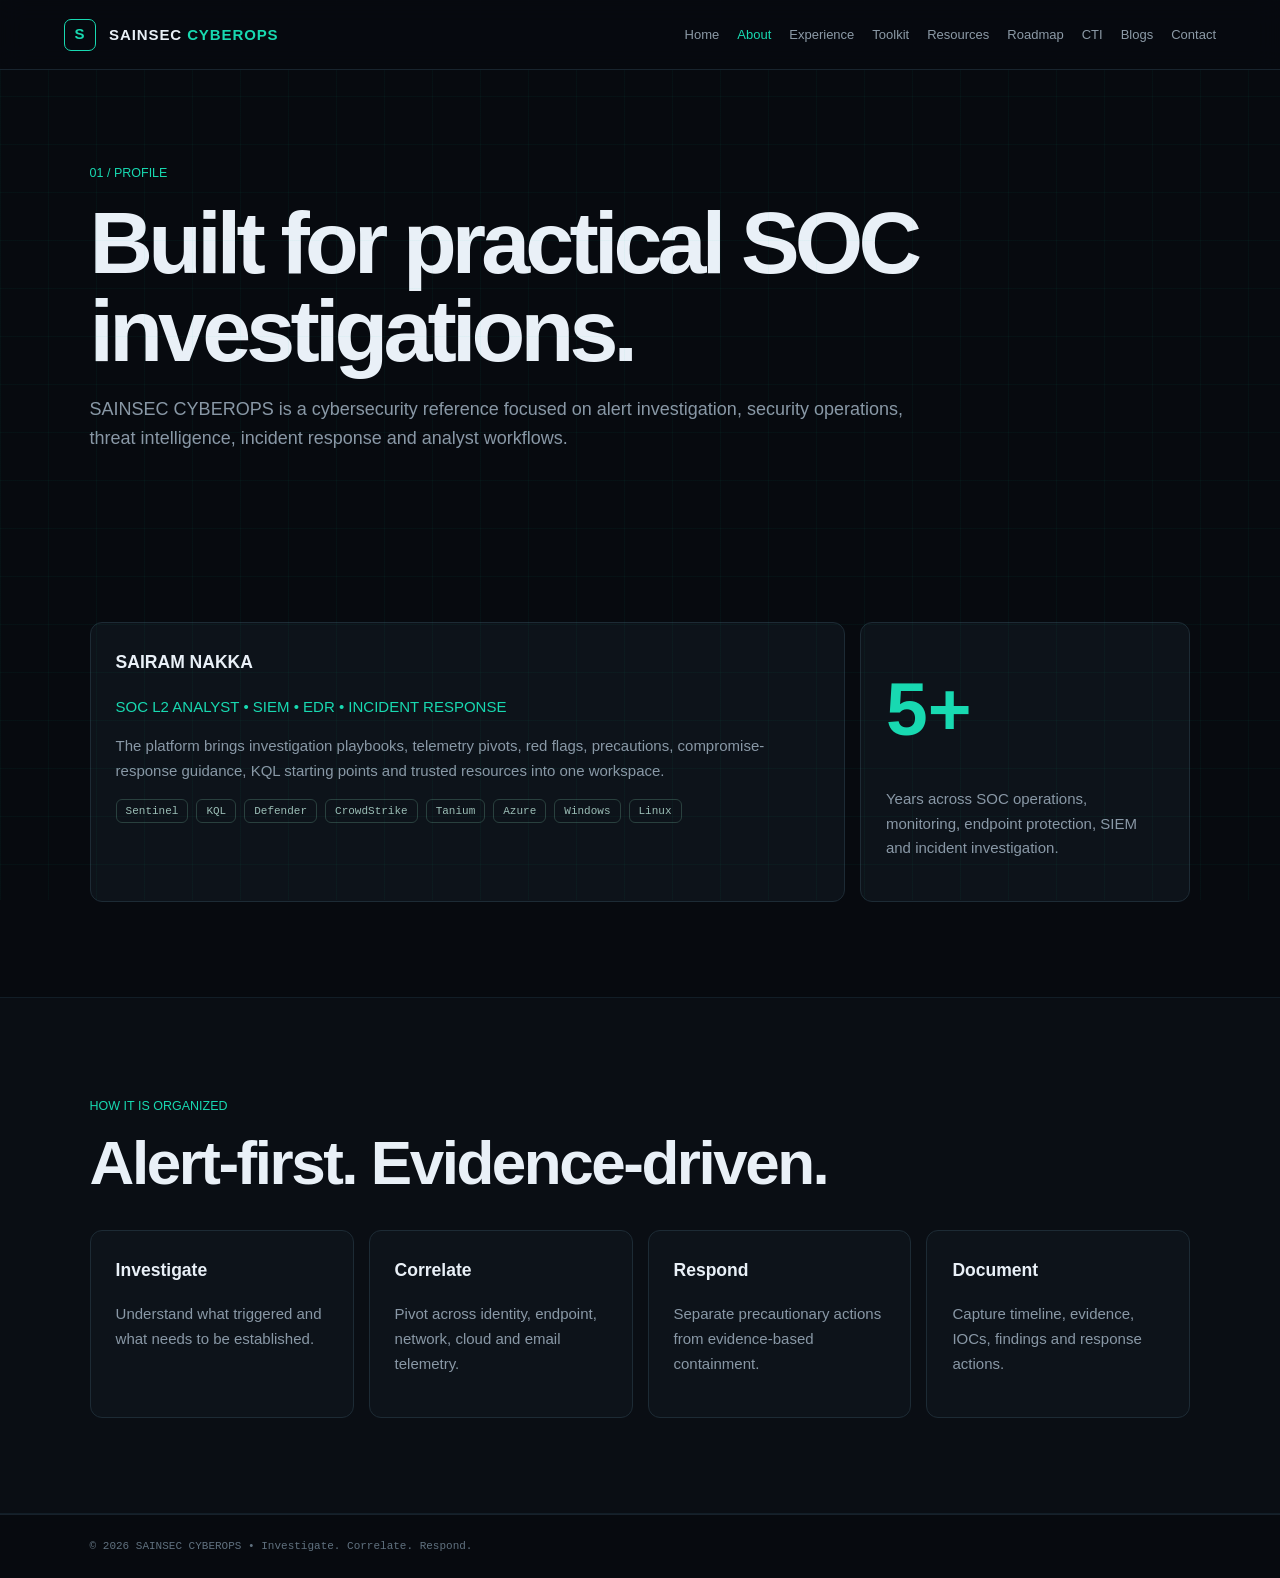
==== about.html @ 58accdcf "SAINSEC CYBEROPS to multi-page website" ====
<!doctype html><html lang="en"><head><meta charset="utf-8"><meta name="viewport" content="width=device-width,initial-scale=1"><title>About | SAINSEC CYBEROPS</title><meta name="description" content="About SAINSEC CYBEROPS and its practical SOC cybersecurity reference approach."><link rel="stylesheet" href="style.css"></head><body><header><a class="brand" href="index.html"><b>S</b> SAINSEC <span>CYBEROPS</span></a><nav><a class="" href="index.html">Home</a><a class="active" href="about.html">About</a><a class="" href="experience.html">Experience</a><a class="" href="toolkit.html">Toolkit</a><a class="" href="resources.html">Resources</a><a class="" href="roadmap.html">Roadmap</a><a class="" href="cti.html">CTI</a><a class="" href="blogs.html">Blogs</a><a class="" href="contact.html">Contact</a></nav><button id="menu">☰</button></header><main>
<section class="page-head"><small>01 / PROFILE</small><h1>Built for practical SOC investigations.</h1><p>SAINSEC CYBEROPS is a cybersecurity reference focused on alert investigation, security operations, threat intelligence, incident response and analyst workflows.</p></section>
<section><div class="cards two"><article><h3>SAIRAM NAKKA</h3><p class="green">SOC L2 ANALYST • SIEM • EDR • INCIDENT RESPONSE</p><p>The platform brings investigation playbooks, telemetry pivots, red flags, precautions, compromise-response guidance, KQL starting points and trusted resources into one workspace.</p><div class="chips"><span>Sentinel</span><span>KQL</span><span>Defender</span><span>CrowdStrike</span><span>Tanium</span><span>Azure</span><span>Windows</span><span>Linux</span></div></article><article><strong class="big">5+</strong><p>Years across SOC operations, monitoring, endpoint protection, SIEM and incident investigation.</p></article></div></section>
<section class="dark"><small>HOW IT IS ORGANIZED</small><h2>Alert-first. Evidence-driven.</h2><div class="cards four"><article><h3>Investigate</h3><p>Understand what triggered and what needs to be established.</p></article><article><h3>Correlate</h3><p>Pivot across identity, endpoint, network, cloud and email telemetry.</p></article><article><h3>Respond</h3><p>Separate precautionary actions from evidence-based containment.</p></article><article><h3>Document</h3><p>Capture timeline, evidence, IOCs, findings and response actions.</p></article></div></section></main><footer>© 2026 SAINSEC CYBEROPS • Investigate. Correlate. Respond.</footer><script src="app.js"></script></body></html>
---- style.css ----
*{box-sizing:border-box}html{scroll-behavior:smooth}body{margin:0;background:#070a0f;color:#e9f0f7;font:15px/1.65 Inter,Arial,sans-serif}body:before{content:"";position:fixed;inset:0;pointer-events:none;background:linear-gradient(#12d9b10a 1px,transparent 1px),linear-gradient(90deg,#12d9b10a 1px,transparent 1px);background-size:48px 48px}a{color:inherit;text-decoration:none}header{position:sticky;top:0;z-index:5;height:70px;display:flex;align-items:center;justify-content:space-between;padding:0 5vw;background:#070a0fee;backdrop-filter:blur(12px);border-bottom:1px solid #18242e}.brand{font-weight:800;letter-spacing:.06em}.brand b{display:inline-grid;place-items:center;width:32px;height:32px;border:1px solid #18d9b1;color:#18d9b1;border-radius:7px;margin-right:8px}.brand span,small,.green{color:#18d9b1}nav{display:flex;gap:18px;color:#8c9aa7;font-size:13px}nav a:hover{color:#18d9b1}#menu{display:none;background:none;border:0;color:#18d9b1;font-size:24px}.hero,section{max-width:1450px;margin:auto;padding:95px 7vw}.hero{min-height:calc(100vh - 70px);display:grid;grid-template-columns:1.05fr .95fr;align-items:center;gap:7vw}.hero h1{font-size:clamp(55px,8vw,100px);line-height:.95;letter-spacing:-.06em;margin:18px 0}.hero em{color:#18d9b1;font-style:normal}.hero p{max-width:680px;color:#95a3b0;font-size:18px}.btn{display:inline-block;margin-top:18px;background:#18d9b1;color:#03110d;padding:13px 19px;border-radius:8px;font-weight:800}.terminal,article{background:#0d131a;border:1px solid #1d2b35;border-radius:12px}.terminal{padding:18px;box-shadow:0 25px 70px #0007}.terminal pre{white-space:pre-wrap;font:13px/2 "JetBrains Mono",monospace;color:#a9b8c3;padding:18px 5px}.terminal div{color:#657684;font-size:12px}.dark{max-width:none;background:#0a0e14;border-top:1px solid #121e27;border-bottom:1px solid #121e27}h2{font-size:clamp(38px,5vw,62px);line-height:1.05;letter-spacing:-.04em;margin:12px 0 35px}h3{margin-top:0}.cards{display:grid;gap:15px}.cards.two{grid-template-columns:1.6fr .7fr}.cards.three{grid-template-columns:repeat(3,1fr)}.cards.four{grid-template-columns:repeat(4,1fr)}article{padding:25px}.muted,p{color:#8998a6}.chips{display:flex;flex-wrap:wrap;gap:8px}.chips span{border:1px solid #29403e;border-radius:6px;padding:5px 9px;font:11px monospace;color:#9bbeb6}.big{font-size:75px;color:#18d9b1}.timeline{border-left:1px solid #273640}.timeline article{border:0;background:none;border-radius:0;display:grid;grid-template-columns:190px 1fr;padding:5px 0 35px 30px}.timeline article>b{color:#18d9b1;font:12px monospace}.toolbar{display:flex;gap:15px;margin:25px 0}.toolbar input{flex:1;background:#0b1117;border:1px solid #263640;color:#fff;padding:14px;border-radius:8px;outline:0}.toolbar input:focus{border-color:#18d9b1}.toolbar span{font:11px monospace;color:#738391;align-self:center}#toolkitGrid{display:grid;grid-template-columns:repeat(2,1fr);gap:12px}.category{border:1px solid #1b2a34;border-radius:10px;background:#0b1016;overflow:hidden}.cat-head,.alert button{width:100%;background:none;border:0;color:#e9f0f7;text-align:left;cursor:pointer}.cat-head{padding:18px;display:flex;justify-content:space-between;font-weight:700}.cat-head small{font-size:10px}.alerts{display:none;border-top:1px solid #1b2a34}.category.open .alerts{display:block}.alert{border:0;border-radius:0;border-bottom:1px solid #18252e}.alert button{padding:14px 18px;color:#b9c6d0;display:flex;justify-content:space-between}.alert button:hover{color:#18d9b1}.detail{display:none;padding:0 18px 20px}.alert.active .detail{display:block}.row{margin:11px 0}.row b{display:block;color:#18d9b1;font:10px monospace;text-transform:uppercase;margin-bottom:3px}.flag{color:#ff8a8a}.action{color:#9fe6bb}.links{display:flex;flex-wrap:wrap;gap:6px}.links a{font:10px monospace;color:#bcece0;border:1px solid #285046;padding:4px 7px;border-radius:5px}.contact{display:flex;justify-content:space-between;gap:30px}footer{padding:25px 7vw;color:#60717f;font:11px monospace;border-top:1px solid #17212b}@media(max-width:900px){nav{display:none}#menu{display:block}header:has(+main){}body.mobile nav{display:flex;position:absolute;top:70px;left:0;right:0;background:#070a0f;flex-direction:column;padding:20px 7vw}.hero,.cards.two{grid-template-columns:1fr}#toolkitGrid{grid-template-columns:1fr}.cards.three,.cards.four{grid-template-columns:1fr 1fr}.contact{display:block}.timeline article{grid-template-columns:1fr;gap:3px}}@media(max-width:600px){.hero,section{padding:70px 5vw}.cards.three,.cards.four{grid-template-columns:1fr}.hero h1{font-size:55px}}
.stack-grid{display:grid;grid-template-columns:repeat(4,1fr);gap:13px}.stack-grid>div{padding:21px;background:#0d131a;border:1px solid #1d2b35;border-radius:10px}.stack-grid b{color:#18d9b1;font-size:14px}.stack-grid p{font-size:12px;margin-bottom:0}.query{display:block;background:#080d12;border:1px solid #1e343b;border-radius:6px;padding:10px;color:#b7d9d0;font:11px/1.6 "JetBrains Mono",monospace;white-space:pre-wrap}@media(max-width:1100px){.stack-grid{grid-template-columns:repeat(2,1fr)}}@media(max-width:600px){.stack-grid{grid-template-columns:1fr}}

.methodology{display:grid;grid-template-columns:repeat(5,1fr);gap:8px;margin:0 0 24px}
.methodology>div{background:#0a1016;border:1px solid #1b2a34;border-radius:8px;padding:13px}
.methodology b{display:block;color:#18d9b1;font:11px "JetBrains Mono"}
.methodology span{display:block;font-weight:700;font-size:13px}
.methodology small{color:#71818e;font-size:10px}
#severity{background:#0b1117;border:1px solid #263640;color:#cbd6de;padding:13px 12px;border-radius:8px;outline:0}
.copyrow{display:flex;justify-content:flex-end;margin-top:7px}
.copy-kql{background:#12201f;border:1px solid #285046;color:#bcece0;padding:5px 8px;border-radius:5px;font:10px "JetBrains Mono";cursor:pointer}
.copy-kql:hover{border-color:#18d9b1;color:#18d9b1}
.query-note{display:block;color:#637482;margin-top:7px}
@media(max-width:900px){.methodology{grid-template-columns:1fr 1fr}.toolbar{flex-wrap:wrap}.toolbar input{min-width:100%}}
@media(max-width:600px){.methodology{grid-template-columns:1fr}.toolbar{display:block}.toolbar>*{width:100%;margin:0 0 8px}}
/* ===== RESOURCE REFERENCE CARDS ===== */
#resourcesGrid{display:grid;gap:12px}.resource-category{border:1px solid #1b2a34;border-radius:10px;background:#0b1016;overflow:hidden}.resource-cat-head{width:100%;background:none;border:0;color:#e9f0f7;text-align:left;cursor:pointer;padding:18px;display:flex;justify-content:space-between;align-items:center;gap:20px}.resource-cat-head:hover{background:#0e151c}.resource-cat-head span:first-child{display:flex;flex-direction:column;gap:3px}.resource-cat-head small{font:10px "JetBrains Mono",monospace;color:#18d9b1}.resource-cat-head strong{font-size:18px}.resource-count{font:10px "JetBrains Mono",monospace;color:#738391;white-space:nowrap}.resource-desc{display:none;padding:0 18px 16px;color:#8998a6;font-size:13px;border-bottom:1px solid #1b2a34}.resource-items{display:none;padding:12px;gap:10px}.resource-category.open .resource-desc{display:block}.resource-category.open .resource-items{display:grid;grid-template-columns:repeat(2,1fr)}.resource-card{padding:17px;border:1px solid #1d2b35;background:#0d131a;border-radius:10px}.resource-card h3{font-size:15px;margin:0}.resource-top{display:flex;align-items:center;justify-content:space-between;gap:10px}.resource-link{font:10px "JetBrains Mono",monospace;color:#18d9b1;border:1px solid #285046;padding:5px 8px;border-radius:5px;white-space:nowrap}.resource-link:hover{border-color:#18d9b1;background:#12201f}.resource-card ul{margin:12px 0 0;padding-left:18px}.resource-card li{color:#8998a6;font-size:12px;line-height:1.65;margin:5px 0}.resource-card li b{color:#18d9b1;font:10px "JetBrains Mono",monospace;text-transform:uppercase}@media(max-width:900px){.resource-category.open .resource-items{grid-template-columns:1fr}}@media(max-width:600px){.resource-cat-head{align-items:flex-start}.resource-count{font-size:9px}.resource-card{padding:14px}}
/* ===== MULTI-PAGE NAVIGATION ===== */
nav a.active{color:#18d9b1}
.page-head{max-width:1450px;padding-top:90px;padding-bottom:55px}
.page-head h1{font-size:clamp(48px,7vw,88px);line-height:1;letter-spacing:-.055em;max-width:1000px;margin:14px 0 20px}
.page-head>p{max-width:850px;font-size:18px}
.page-hero{padding-top:70px}
.home-links{padding-top:40px}
.article-link{display:block}
.article-link article{height:100%;transition:transform .18s,border-color .18s}
.article-link:hover article{transform:translateY(-3px);border-color:#18d9b1}
.resources-page-grid{display:grid;gap:12px}
@media(max-width:900px){.page-head{padding-top:70px}.page-hero{padding-top:60px}}
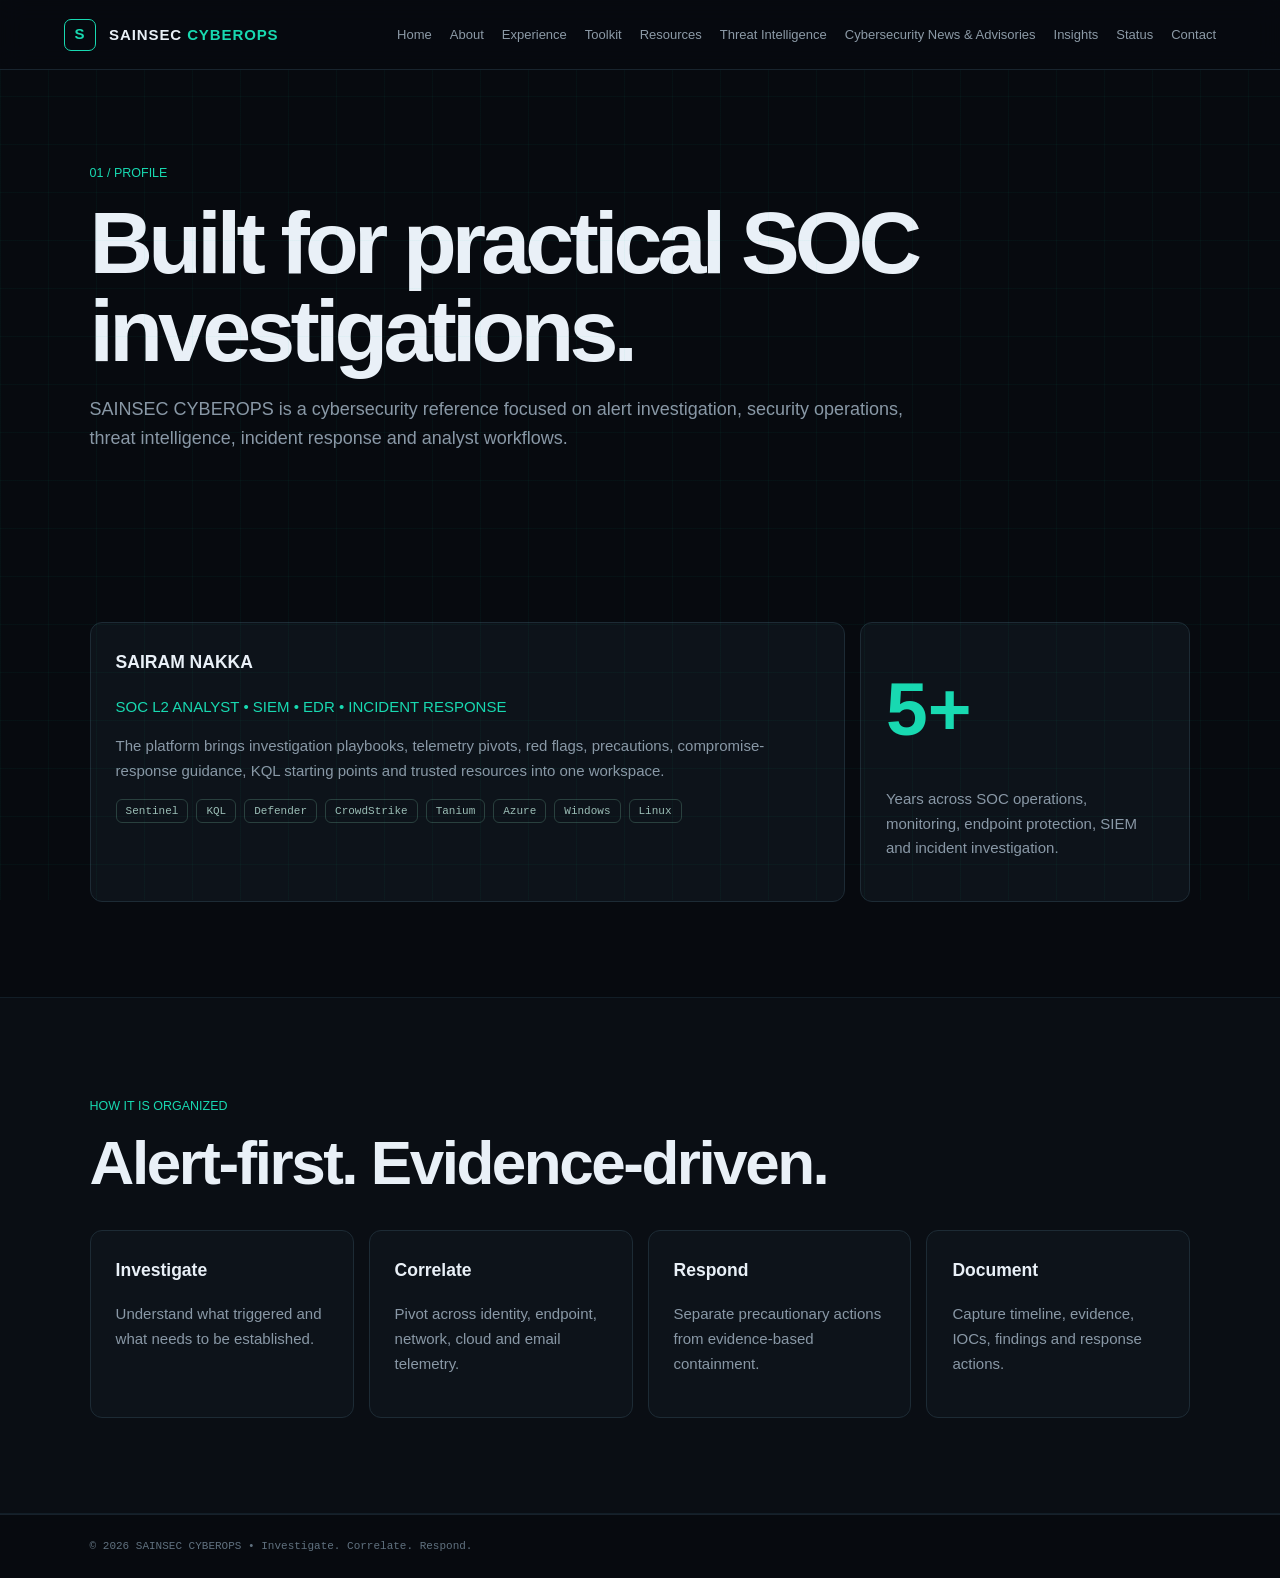
==== commit 741c3ecd: "Update SAINSEC CyberOps website" ====
--- a/about.html
+++ b/about.html
@@ -1,4 +1,4 @@
-<!doctype html><html lang="en"><head><meta charset="utf-8"><meta name="viewport" content="width=device-width,initial-scale=1"><title>About | SAINSEC CYBEROPS</title><meta name="description" content="About SAINSEC CYBEROPS and its practical SOC cybersecurity reference approach."><link rel="stylesheet" href="style.css"></head><body><header><a class="brand" href="index.html"><b>S</b> SAINSEC <span>CYBEROPS</span></a><nav><a class="" href="index.html">Home</a><a class="active" href="about.html">About</a><a class="" href="experience.html">Experience</a><a class="" href="toolkit.html">Toolkit</a><a class="" href="resources.html">Resources</a><a class="" href="roadmap.html">Roadmap</a><a class="" href="cti.html">CTI</a><a class="" href="blogs.html">Blogs</a><a class="" href="contact.html">Contact</a></nav><button id="menu">☰</button></header><main>
+<!doctype html><html lang="en"><head><meta charset="utf-8"><meta name="viewport" content="width=device-width,initial-scale=1"><title>About | SAINSEC CYBEROPS</title><meta name="description" content="About SAINSEC CYBEROPS and its practical SOC cybersecurity reference approach."><meta name="robots" content="index, follow"><link rel="canonical" href="https://sainseccyberops.in/about/"><meta property="og:title" content="About | SAINSEC CYBEROPS"><meta property="og:description" content="SAINSEC CYBEROPS — SOC alert investigation and cybersecurity reference."><meta property="og:type" content="website"><meta property="og:url" content="https://sainseccyberops.in/about/"><meta name="twitter:card" content="summary"><meta name="twitter:title" content="About | SAINSEC CYBEROPS"><meta name="twitter:description" content="SOC alert investigation and cybersecurity reference."><link rel="stylesheet" href="/style.css"></head><body><header><a class="brand" href="/"><b>S</b> SAINSEC <span>CYBEROPS</span></a><nav><a href="/">Home</a><a href="/about/">About</a><a href="/experience/">Experience</a><a href="/toolkit/">Toolkit</a><a href="/resources/">Resources</a><a href="/threat-intelligence/">Threat Intelligence</a><a href="/news/">Cybersecurity News &amp; Advisories</a><a href="/insights/">Insights</a><a href="/status/">Status</a><a href="/contact/">Contact</a></nav><button id="menu">☰</button></header><main>
 <section class="page-head"><small>01 / PROFILE</small><h1>Built for practical SOC investigations.</h1><p>SAINSEC CYBEROPS is a cybersecurity reference focused on alert investigation, security operations, threat intelligence, incident response and analyst workflows.</p></section>
 <section><div class="cards two"><article><h3>SAIRAM NAKKA</h3><p class="green">SOC L2 ANALYST • SIEM • EDR • INCIDENT RESPONSE</p><p>The platform brings investigation playbooks, telemetry pivots, red flags, precautions, compromise-response guidance, KQL starting points and trusted resources into one workspace.</p><div class="chips"><span>Sentinel</span><span>KQL</span><span>Defender</span><span>CrowdStrike</span><span>Tanium</span><span>Azure</span><span>Windows</span><span>Linux</span></div></article><article><strong class="big">5+</strong><p>Years across SOC operations, monitoring, endpoint protection, SIEM and incident investigation.</p></article></div></section>
-<section class="dark"><small>HOW IT IS ORGANIZED</small><h2>Alert-first. Evidence-driven.</h2><div class="cards four"><article><h3>Investigate</h3><p>Understand what triggered and what needs to be established.</p></article><article><h3>Correlate</h3><p>Pivot across identity, endpoint, network, cloud and email telemetry.</p></article><article><h3>Respond</h3><p>Separate precautionary actions from evidence-based containment.</p></article><article><h3>Document</h3><p>Capture timeline, evidence, IOCs, findings and response actions.</p></article></div></section></main><footer>© 2026 SAINSEC CYBEROPS • Investigate. Correlate. Respond.</footer><script src="app.js"></script></body></html>+<section class="dark"><small>HOW IT IS ORGANIZED</small><h2>Alert-first. Evidence-driven.</h2><div class="cards four"><article><h3>Investigate</h3><p>Understand what triggered and what needs to be established.</p></article><article><h3>Correlate</h3><p>Pivot across identity, endpoint, network, cloud and email telemetry.</p></article><article><h3>Respond</h3><p>Separate precautionary actions from evidence-based containment.</p></article><article><h3>Document</h3><p>Capture timeline, evidence, IOCs, findings and response actions.</p></article></div></section></main><footer>© 2026 SAINSEC CYBEROPS • Investigate. Correlate. Respond.</footer><script src="/app.js"></script></body></html>
--- a/style.css
+++ b/style.css
@@ -27,3 +27,8 @@
 .article-link:hover article{transform:translateY(-3px);border-color:#18d9b1}
 .resources-page-grid{display:grid;gap:12px}
 @media(max-width:900px){.page-head{padding-top:70px}.page-hero{padding-top:60px}}
+
+/* ===== SAINSEC INFORMATION ARCHITECTURE ===== */
+.news-filters{max-width:1100px}.news-filters span{cursor:default}.resource-category.open .resource-items{grid-template-columns:repeat(2,1fr)}
+@media(max-width:1180px){nav{gap:10px;font-size:11px}.brand{font-size:13px}}
+@media(max-width:900px){.resource-category.open .resource-items{grid-template-columns:1fr}.news-filters{gap:6px}}
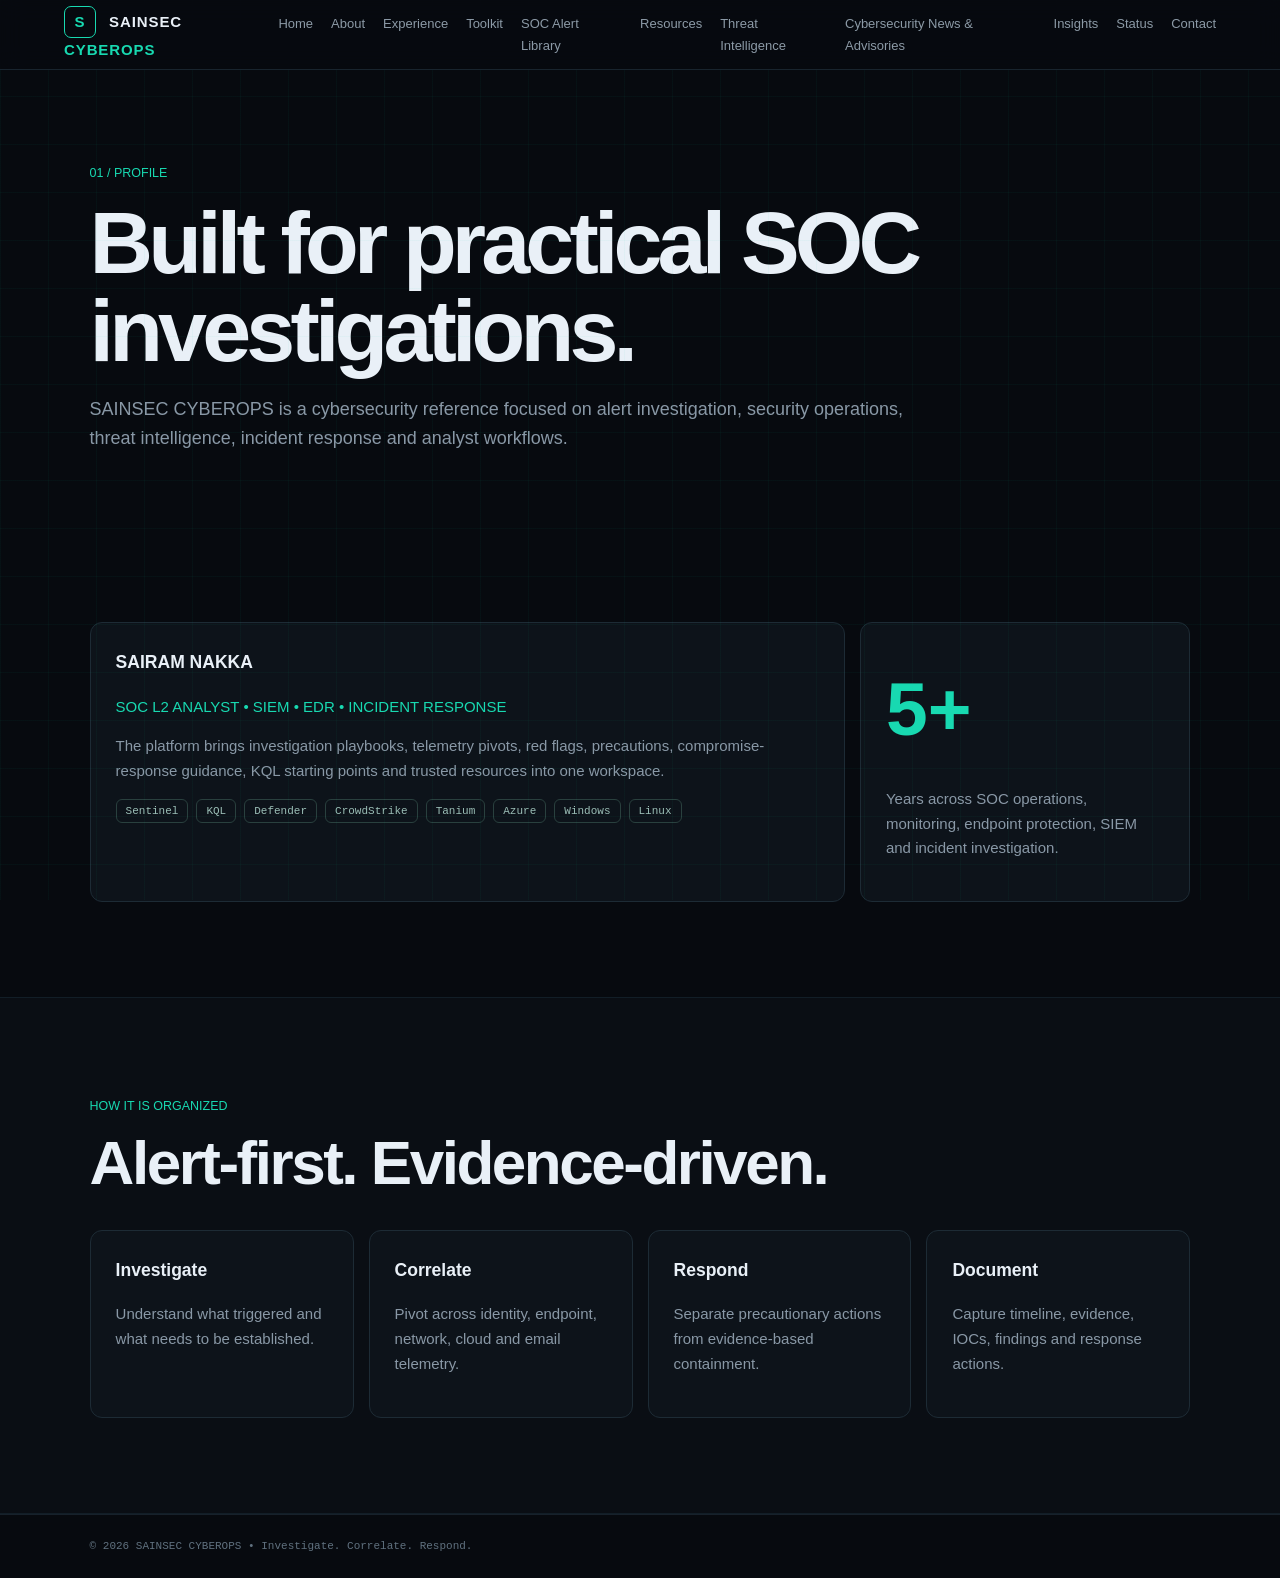
==== commit 173f521f: "Add files via upload" ====
--- a/about.html
+++ b/about.html
@@ -1,4 +1,4 @@
-<!doctype html><html lang="en"><head><meta charset="utf-8"><meta name="viewport" content="width=device-width,initial-scale=1"><title>About | SAINSEC CYBEROPS</title><meta name="description" content="About SAINSEC CYBEROPS and its practical SOC cybersecurity reference approach."><meta name="robots" content="index, follow"><link rel="canonical" href="https://sainseccyberops.in/about/"><meta property="og:title" content="About | SAINSEC CYBEROPS"><meta property="og:description" content="SAINSEC CYBEROPS — SOC alert investigation and cybersecurity reference."><meta property="og:type" content="website"><meta property="og:url" content="https://sainseccyberops.in/about/"><meta name="twitter:card" content="summary"><meta name="twitter:title" content="About | SAINSEC CYBEROPS"><meta name="twitter:description" content="SOC alert investigation and cybersecurity reference."><link rel="stylesheet" href="/style.css"></head><body><header><a class="brand" href="/"><b>S</b> SAINSEC <span>CYBEROPS</span></a><nav><a href="/">Home</a><a href="/about/">About</a><a href="/experience/">Experience</a><a href="/toolkit/">Toolkit</a><a href="/resources/">Resources</a><a href="/threat-intelligence/">Threat Intelligence</a><a href="/news/">Cybersecurity News &amp; Advisories</a><a href="/insights/">Insights</a><a href="/status/">Status</a><a href="/contact/">Contact</a></nav><button id="menu">☰</button></header><main>
+<!doctype html><html lang="en"><head><meta charset="utf-8"><meta name="viewport" content="width=device-width,initial-scale=1"><title>About | SAINSEC CYBEROPS</title><meta name="description" content="About SAINSEC CYBEROPS and its practical SOC cybersecurity reference approach."><meta name="robots" content="index, follow"><link rel="canonical" href="https://sainseccyberops.in/about/"><meta property="og:title" content="About | SAINSEC CYBEROPS"><meta property="og:description" content="SAINSEC CYBEROPS — SOC alert investigation and cybersecurity reference."><meta property="og:type" content="website"><meta property="og:url" content="https://sainseccyberops.in/about/"><meta name="twitter:card" content="summary"><meta name="twitter:title" content="About | SAINSEC CYBEROPS"><meta name="twitter:description" content="SOC alert investigation and cybersecurity reference."><link rel="stylesheet" href="/style.css"></head><body><header><a class="brand" href="/"><b>S</b> SAINSEC <span>CYBEROPS</span></a><nav><a href="/">Home</a><a href="/about/">About</a><a href="/experience/">Experience</a><a href="/toolkit/">Toolkit</a><a href="/alerts/">SOC Alert Library</a><a href="/resources/">Resources</a><a href="/threat-intelligence/">Threat Intelligence</a><a href="/news/">Cybersecurity News &amp; Advisories</a><a href="/insights/">Insights</a><a href="/status/">Status</a><a href="/contact/">Contact</a></nav><button id="menu">☰</button></header><main>
 <section class="page-head"><small>01 / PROFILE</small><h1>Built for practical SOC investigations.</h1><p>SAINSEC CYBEROPS is a cybersecurity reference focused on alert investigation, security operations, threat intelligence, incident response and analyst workflows.</p></section>
 <section><div class="cards two"><article><h3>SAIRAM NAKKA</h3><p class="green">SOC L2 ANALYST • SIEM • EDR • INCIDENT RESPONSE</p><p>The platform brings investigation playbooks, telemetry pivots, red flags, precautions, compromise-response guidance, KQL starting points and trusted resources into one workspace.</p><div class="chips"><span>Sentinel</span><span>KQL</span><span>Defender</span><span>CrowdStrike</span><span>Tanium</span><span>Azure</span><span>Windows</span><span>Linux</span></div></article><article><strong class="big">5+</strong><p>Years across SOC operations, monitoring, endpoint protection, SIEM and incident investigation.</p></article></div></section>
 <section class="dark"><small>HOW IT IS ORGANIZED</small><h2>Alert-first. Evidence-driven.</h2><div class="cards four"><article><h3>Investigate</h3><p>Understand what triggered and what needs to be established.</p></article><article><h3>Correlate</h3><p>Pivot across identity, endpoint, network, cloud and email telemetry.</p></article><article><h3>Respond</h3><p>Separate precautionary actions from evidence-based containment.</p></article><article><h3>Document</h3><p>Capture timeline, evidence, IOCs, findings and response actions.</p></article></div></section></main><footer>© 2026 SAINSEC CYBEROPS • Investigate. Correlate. Respond.</footer><script src="/app.js"></script></body></html>
